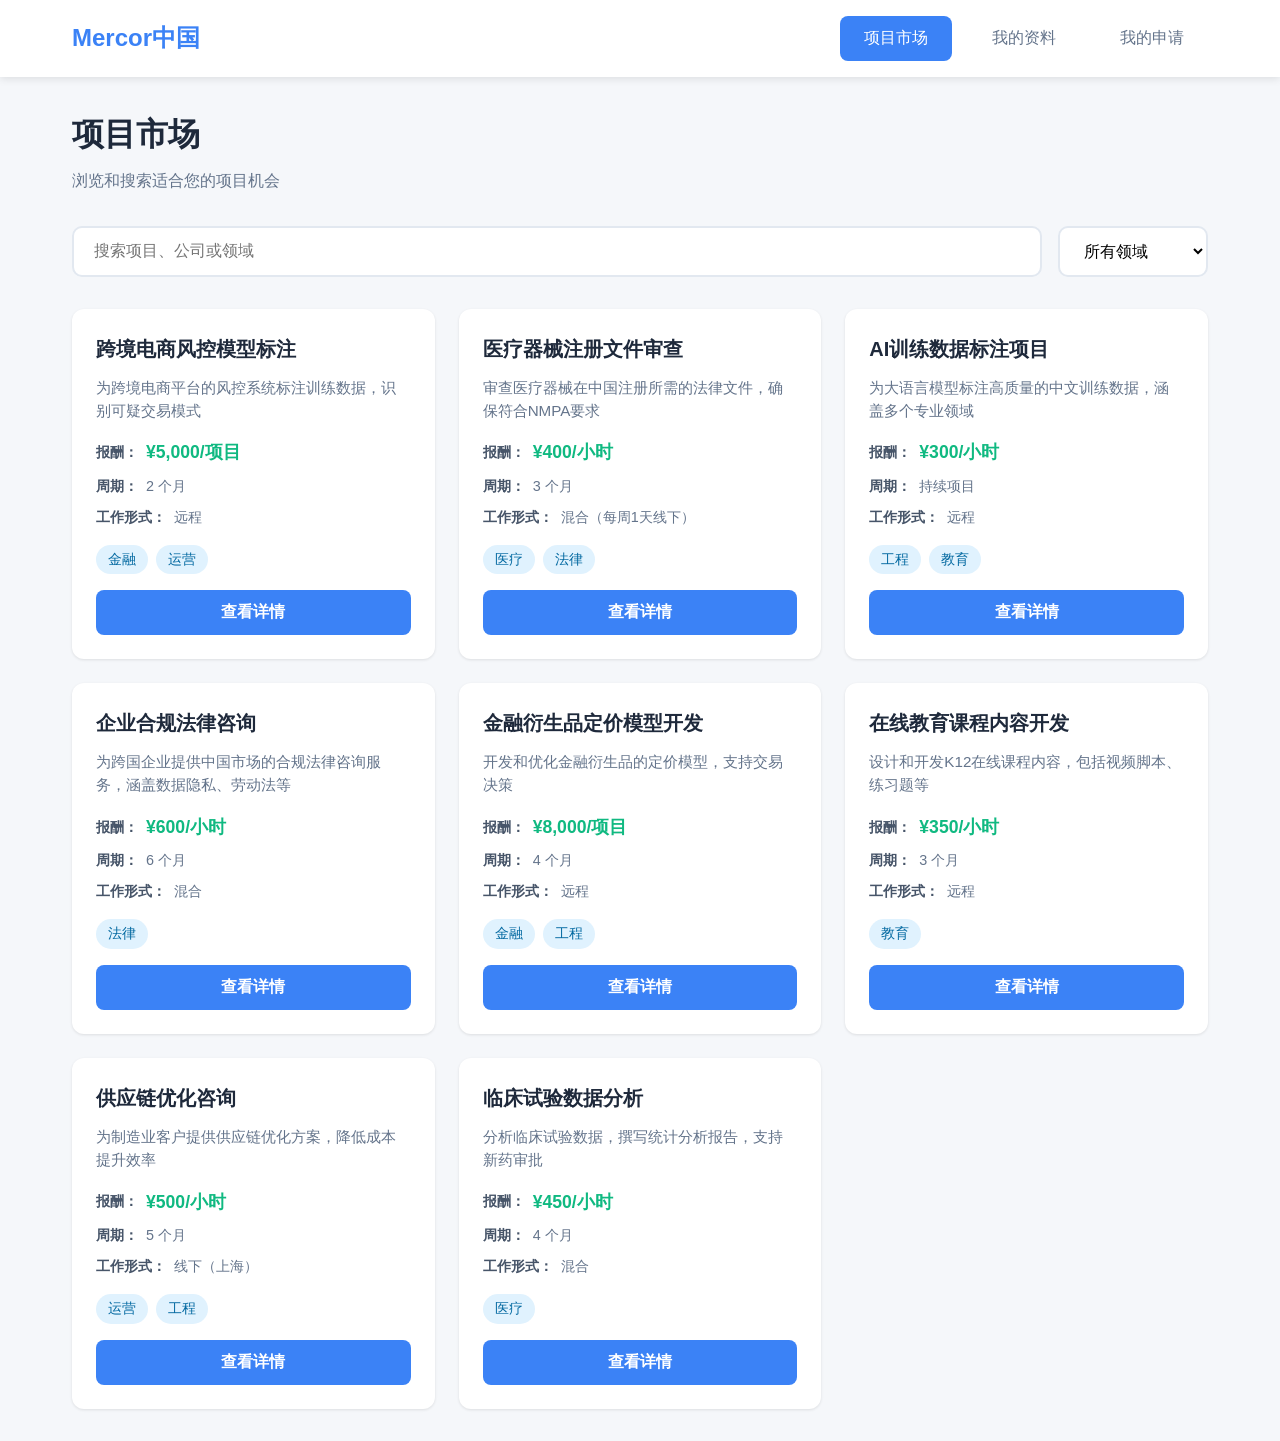
==== index.html @ 38a6a707 "Add Chinese talent marketplace prototype (front-end only) Created a static single-page application f" ====
<!DOCTYPE html>
<html lang="zh-CN">
<head>
    <meta charset="UTF-8">
    <meta name="viewport" content="width=device-width, initial-scale=1.0">
    <title>中国人才市场 - Mercor China</title>
    <link rel="stylesheet" href="styles.css">
</head>
<body>
    <!-- Top Navigation Bar -->
    <nav class="navbar">
        <div class="nav-container">
            <div class="nav-brand">Mercor中国</div>
            <div class="nav-links">
                <button class="nav-btn active" data-view="marketplace">项目市场</button>
                <button class="nav-btn" data-view="profile">我的资料</button>
                <button class="nav-btn" data-view="applications">我的申请</button>
            </div>
        </div>
    </nav>

    <!-- Success Message Banner -->
    <div id="successBanner" class="success-banner hidden">
        资料已更新（仅前端示例）
    </div>

    <!-- Main Content Container -->
    <main class="main-container">

        <!-- VIEW 1: Project Marketplace -->
        <section id="marketplace" class="view-section active">
            <div class="section-header">
                <h1>项目市场</h1>
                <p class="subtitle">浏览和搜索适合您的项目机会</p>
            </div>

            <!-- Search and Filter Bar -->
            <div class="search-filter-bar">
                <input
                    type="text"
                    id="searchInput"
                    class="search-input"
                    placeholder="搜索项目、公司或领域"
                >
                <select id="domainFilter" class="filter-select">
                    <option value="">所有领域</option>
                    <option value="法律">法律</option>
                    <option value="金融">金融</option>
                    <option value="医疗">医疗</option>
                    <option value="工程">工程</option>
                    <option value="教育">教育</option>
                    <option value="运营">运营</option>
                </select>
            </div>

            <!-- Project Cards Grid -->
            <div id="projectsGrid" class="projects-grid">
                <!-- Projects will be dynamically inserted here by JavaScript -->
            </div>
        </section>

        <!-- VIEW 2: Candidate Profile -->
        <section id="profile" class="view-section">
            <div class="section-header">
                <h1>我的资料</h1>
                <p class="subtitle">完善您的个人信息以获得更多项目机会</p>
            </div>

            <div class="profile-container">
                <!-- Left Column: Personal Info -->
                <div class="profile-left">
                    <div class="form-card">
                        <h2>基本信息</h2>

                        <div class="form-group">
                            <label for="nameInput">姓名</label>
                            <input type="text" id="nameInput" value="罗杰" class="form-input">
                        </div>

                        <div class="form-group">
                            <label for="emailInput">邮箱</label>
                            <input type="email" id="emailInput" value="luojie@example.com" class="form-input">
                        </div>

                        <div class="form-group">
                            <label for="wechatInput">微信号</label>
                            <input type="text" id="wechatInput" value="luojie_2024" class="form-input">
                        </div>

                        <div class="form-group">
                            <label for="cityInput">所在城市</label>
                            <input type="text" id="cityInput" value="上海" class="form-input">
                        </div>

                        <div class="form-group">
                            <label>领域标签</label>
                            <div class="domain-chips">
                                <label class="chip-label">
                                    <input type="checkbox" value="法律" checked>
                                    <span class="chip">法律</span>
                                </label>
                                <label class="chip-label">
                                    <input type="checkbox" value="金融" checked>
                                    <span class="chip">金融</span>
                                </label>
                                <label class="chip-label">
                                    <input type="checkbox" value="医疗">
                                    <span class="chip">医疗</span>
                                </label>
                                <label class="chip-label">
                                    <input type="checkbox" value="工程">
                                    <span class="chip">工程</span>
                                </label>
                                <label class="chip-label">
                                    <input type="checkbox" value="教育">
                                    <span class="chip">教育</span>
                                </label>
                                <label class="chip-label">
                                    <input type="checkbox" value="运营">
                                    <span class="chip">运营</span>
                                </label>
                            </div>
                        </div>

                        <div class="form-group">
                            <label for="bioInput">自我介绍</label>
                            <textarea id="bioInput" class="form-textarea" rows="6">我是一名资深的金融和法律领域专家，拥有8年的跨境投资和合规审查经验。精通中英文，熟悉中美两国的法律法规体系。</textarea>
                        </div>

                        <button id="saveProfileBtn" class="btn-primary">保存资料</button>
                    </div>
                </div>

                <!-- Right Column: Documents -->
                <div class="profile-right">
                    <div class="form-card">
                        <h2>简历与文档</h2>

                        <div class="upload-section">
                            <label for="resumeUpload" class="upload-label">
                                <div class="upload-box">
                                    <svg class="upload-icon" fill="none" stroke="currentColor" viewBox="0 0 24 24">
                                        <path stroke-linecap="round" stroke-linejoin="round" stroke-width="2" d="M7 16a4 4 0 01-.88-7.903A5 5 0 1115.9 6L16 6a5 5 0 011 9.9M15 13l-3-3m0 0l-3 3m3-3v12"></path>
                                    </svg>
                                    <span class="upload-text">上传简历（PDF）</span>
                                    <input type="file" id="resumeUpload" accept=".pdf" class="upload-input">
                                </div>
                            </label>

                            <div id="uploadedFiles" class="uploaded-files">
                                <!-- Uploaded files will appear here -->
                            </div>
                        </div>

                        <div class="profile-preview">
                            <h3>资料预览</h3>
                            <div class="preview-item">
                                <strong>姓名：</strong><span id="previewName">罗杰</span>
                            </div>
                            <div class="preview-item">
                                <strong>邮箱：</strong><span id="previewEmail">luojie@example.com</span>
                            </div>
                            <div class="preview-item">
                                <strong>城市：</strong><span id="previewCity">上海</span>
                            </div>
                            <div class="preview-item">
                                <strong>领域：</strong><span id="previewDomains">法律, 金融</span>
                            </div>
                        </div>
                    </div>
                </div>
            </div>
        </section>

        <!-- VIEW 3: Application Tracker -->
        <section id="applications" class="view-section">
            <div class="section-header">
                <h1>我的申请</h1>
                <p class="subtitle">跟踪您的项目申请状态</p>
            </div>

            <div class="applications-container">
                <div class="application-card">
                    <div class="app-header">
                        <h3>跨境电商风控模型标注</h3>
                        <span class="status-badge status-pending">审核中</span>
                    </div>
                    <div class="app-details">
                        <div class="app-detail-item">
                            <span class="detail-label">申请时间：</span>
                            <span>2024-01-15</span>
                        </div>
                        <div class="app-detail-item">
                            <span class="detail-label">报酬：</span>
                            <span>¥5,000/项目</span>
                        </div>
                        <div class="app-detail-item">
                            <span class="detail-label">领域：</span>
                            <span class="domain-tag">金融</span>
                        </div>
                    </div>
                </div>

                <div class="application-card">
                    <div class="app-header">
                        <h3>医疗器械注册文件审查</h3>
                        <span class="status-badge status-interviewing">面试阶段</span>
                    </div>
                    <div class="app-details">
                        <div class="app-detail-item">
                            <span class="detail-label">申请时间：</span>
                            <span>2024-01-10</span>
                        </div>
                        <div class="app-detail-item">
                            <span class="detail-label">报酬：</span>
                            <span>¥400/小时</span>
                        </div>
                        <div class="app-detail-item">
                            <span class="detail-label">领域：</span>
                            <span class="domain-tag">医疗</span>
                            <span class="domain-tag">法律</span>
                        </div>
                        <div class="app-detail-item">
                            <span class="detail-label">面试时间：</span>
                            <span>2024-01-25 14:00</span>
                        </div>
                    </div>
                </div>

                <div class="application-card">
                    <div class="app-header">
                        <h3>AI训练数据标注项目</h3>
                        <span class="status-badge status-accepted">已接受</span>
                    </div>
                    <div class="app-details">
                        <div class="app-detail-item">
                            <span class="detail-label">申请时间：</span>
                            <span>2024-01-05</span>
                        </div>
                        <div class="app-detail-item">
                            <span class="detail-label">报酬：</span>
                            <span>¥300/小时</span>
                        </div>
                        <div class="app-detail-item">
                            <span class="detail-label">领域：</span>
                            <span class="domain-tag">工程</span>
                        </div>
                        <div class="app-detail-item">
                            <span class="detail-label">开始时间：</span>
                            <span>2024-02-01</span>
                        </div>
                    </div>
                </div>

                <div class="application-card">
                    <div class="app-header">
                        <h3>教育课程内容开发</h3>
                        <span class="status-badge status-rejected">未通过</span>
                    </div>
                    <div class="app-details">
                        <div class="app-detail-item">
                            <span class="detail-label">申请时间：</span>
                            <span>2023-12-28</span>
                        </div>
                        <div class="app-detail-item">
                            <span class="detail-label">报酬：</span>
                            <span>¥8,000/项目</span>
                        </div>
                        <div class="app-detail-item">
                            <span class="detail-label">领域：</span>
                            <span class="domain-tag">教育</span>
                        </div>
                    </div>
                </div>
            </div>
        </section>
    </main>

    <!-- Project Detail Modal -->
    <div id="projectModal" class="modal hidden">
        <div class="modal-overlay"></div>
        <div class="modal-content">
            <button class="modal-close" id="closeModal">&times;</button>
            <div id="modalBody">
                <!-- Modal content will be dynamically inserted -->
            </div>
        </div>
    </div>

    <script src="script.js"></script>
</body>
</html>
---- styles.css ----
/* Reset and Base Styles */
* {
    margin: 0;
    padding: 0;
    box-sizing: border-box;
}

body {
    font-family: -apple-system, BlinkMacSystemFont, 'Segoe UI', 'PingFang SC', 'Hiragino Sans GB', 'Microsoft YaHei', sans-serif;
    background: #f5f7fa;
    color: #2c3e50;
    line-height: 1.6;
}

/* Navigation Bar */
.navbar {
    background: #ffffff;
    box-shadow: 0 2px 8px rgba(0, 0, 0, 0.1);
    position: sticky;
    top: 0;
    z-index: 1000;
}

.nav-container {
    max-width: 1200px;
    margin: 0 auto;
    padding: 1rem 2rem;
    display: flex;
    justify-content: space-between;
    align-items: center;
}

.nav-brand {
    font-size: 1.5rem;
    font-weight: 700;
    color: #3b82f6;
}

.nav-links {
    display: flex;
    gap: 1rem;
}

.nav-btn {
    background: none;
    border: none;
    padding: 0.75rem 1.5rem;
    font-size: 1rem;
    color: #64748b;
    cursor: pointer;
    border-radius: 8px;
    transition: all 0.3s ease;
    font-weight: 500;
}

.nav-btn:hover {
    background: #f1f5f9;
    color: #3b82f6;
}

.nav-btn.active {
    background: #3b82f6;
    color: white;
}

/* Success Banner */
.success-banner {
    background: #10b981;
    color: white;
    padding: 1rem;
    text-align: center;
    font-weight: 500;
    animation: slideDown 0.3s ease;
}

.success-banner.hidden {
    display: none;
}

@keyframes slideDown {
    from {
        transform: translateY(-100%);
    }
    to {
        transform: translateY(0);
    }
}

/* Main Container */
.main-container {
    max-width: 1200px;
    margin: 0 auto;
    padding: 2rem;
}

/* View Sections */
.view-section {
    display: none;
    animation: fadeIn 0.3s ease;
}

.view-section.active {
    display: block;
}

@keyframes fadeIn {
    from {
        opacity: 0;
        transform: translateY(10px);
    }
    to {
        opacity: 1;
        transform: translateY(0);
    }
}

.section-header {
    margin-bottom: 2rem;
}

.section-header h1 {
    font-size: 2rem;
    color: #1e293b;
    margin-bottom: 0.5rem;
}

.subtitle {
    color: #64748b;
    font-size: 1rem;
}

/* Search and Filter Bar */
.search-filter-bar {
    display: flex;
    gap: 1rem;
    margin-bottom: 2rem;
}

.search-input {
    flex: 1;
    padding: 0.875rem 1.25rem;
    border: 2px solid #e2e8f0;
    border-radius: 10px;
    font-size: 1rem;
    transition: border-color 0.3s ease;
}

.search-input:focus {
    outline: none;
    border-color: #3b82f6;
}

.filter-select {
    padding: 0.875rem 1.25rem;
    border: 2px solid #e2e8f0;
    border-radius: 10px;
    font-size: 1rem;
    background: white;
    cursor: pointer;
    min-width: 150px;
}

.filter-select:focus {
    outline: none;
    border-color: #3b82f6;
}

/* Projects Grid */
.projects-grid {
    display: grid;
    grid-template-columns: repeat(auto-fill, minmax(350px, 1fr));
    gap: 1.5rem;
}

.project-card {
    background: white;
    border-radius: 12px;
    padding: 1.5rem;
    box-shadow: 0 1px 3px rgba(0, 0, 0, 0.1);
    transition: all 0.3s ease;
    cursor: pointer;
}

.project-card:hover {
    box-shadow: 0 4px 12px rgba(0, 0, 0, 0.15);
    transform: translateY(-2px);
}

.project-card h3 {
    font-size: 1.25rem;
    color: #1e293b;
    margin-bottom: 0.75rem;
}

.project-description {
    color: #64748b;
    font-size: 0.95rem;
    margin-bottom: 1rem;
    line-height: 1.5;
}

.project-meta {
    display: flex;
    flex-direction: column;
    gap: 0.5rem;
    margin-bottom: 1rem;
}

.meta-item {
    display: flex;
    align-items: center;
    gap: 0.5rem;
    font-size: 0.9rem;
    color: #64748b;
}

.meta-label {
    font-weight: 600;
    color: #475569;
}

.project-pay {
    color: #10b981;
    font-weight: 700;
    font-size: 1.1rem;
}

.project-domains {
    display: flex;
    flex-wrap: wrap;
    gap: 0.5rem;
    margin-bottom: 1rem;
}

.domain-tag {
    background: #e0f2fe;
    color: #0369a1;
    padding: 0.25rem 0.75rem;
    border-radius: 20px;
    font-size: 0.85rem;
    font-weight: 500;
}

.btn-details {
    width: 100%;
    padding: 0.75rem;
    background: #3b82f6;
    color: white;
    border: none;
    border-radius: 8px;
    font-size: 1rem;
    font-weight: 600;
    cursor: pointer;
    transition: background 0.3s ease;
}

.btn-details:hover {
    background: #2563eb;
}

/* Modal */
.modal {
    position: fixed;
    top: 0;
    left: 0;
    width: 100%;
    height: 100%;
    z-index: 2000;
    display: flex;
    align-items: center;
    justify-content: center;
}

.modal.hidden {
    display: none;
}

.modal-overlay {
    position: absolute;
    top: 0;
    left: 0;
    width: 100%;
    height: 100%;
    background: rgba(0, 0, 0, 0.5);
}

.modal-content {
    position: relative;
    background: white;
    border-radius: 16px;
    padding: 2rem;
    max-width: 700px;
    width: 90%;
    max-height: 85vh;
    overflow-y: auto;
    box-shadow: 0 20px 50px rgba(0, 0, 0, 0.3);
    z-index: 2001;
}

.modal-close {
    position: absolute;
    top: 1rem;
    right: 1rem;
    background: none;
    border: none;
    font-size: 2rem;
    color: #64748b;
    cursor: pointer;
    width: 40px;
    height: 40px;
    display: flex;
    align-items: center;
    justify-content: center;
    border-radius: 50%;
    transition: all 0.3s ease;
}

.modal-close:hover {
    background: #f1f5f9;
    color: #1e293b;
}

.modal-header {
    margin-bottom: 1.5rem;
}

.modal-header h2 {
    font-size: 1.75rem;
    color: #1e293b;
    margin-bottom: 0.5rem;
}

.modal-section {
    margin-bottom: 1.5rem;
}

.modal-section h3 {
    font-size: 1.1rem;
    color: #475569;
    margin-bottom: 0.75rem;
    font-weight: 600;
}

.modal-section p {
    color: #64748b;
    line-height: 1.6;
}

.modal-section ul {
    list-style: none;
    padding: 0;
}

.modal-section li {
    padding: 0.5rem 0;
    color: #64748b;
    position: relative;
    padding-left: 1.5rem;
}

.modal-section li:before {
    content: "•";
    position: absolute;
    left: 0;
    color: #3b82f6;
    font-weight: bold;
    font-size: 1.2rem;
}

.btn-apply {
    width: 100%;
    padding: 1rem;
    background: #10b981;
    color: white;
    border: none;
    border-radius: 10px;
    font-size: 1.1rem;
    font-weight: 700;
    cursor: pointer;
    transition: background 0.3s ease;
    margin-top: 1rem;
}

.btn-apply:hover {
    background: #059669;
}

/* Profile Container */
.profile-container {
    display: grid;
    grid-template-columns: 1fr 1fr;
    gap: 2rem;
}

.form-card {
    background: white;
    border-radius: 12px;
    padding: 2rem;
    box-shadow: 0 1px 3px rgba(0, 0, 0, 0.1);
}

.form-card h2 {
    font-size: 1.5rem;
    color: #1e293b;
    margin-bottom: 1.5rem;
}

.form-card h3 {
    font-size: 1.2rem;
    color: #1e293b;
    margin-bottom: 1rem;
}

.form-group {
    margin-bottom: 1.5rem;
}

.form-group label {
    display: block;
    margin-bottom: 0.5rem;
    font-weight: 600;
    color: #475569;
}

.form-input,
.form-textarea {
    width: 100%;
    padding: 0.875rem;
    border: 2px solid #e2e8f0;
    border-radius: 8px;
    font-size: 1rem;
    transition: border-color 0.3s ease;
    font-family: inherit;
}

.form-input:focus,
.form-textarea:focus {
    outline: none;
    border-color: #3b82f6;
}

.form-textarea {
    resize: vertical;
}

/* Domain Chips */
.domain-chips {
    display: flex;
    flex-wrap: wrap;
    gap: 0.75rem;
}

.chip-label {
    cursor: pointer;
}

.chip-label input[type="checkbox"] {
    display: none;
}

.chip {
    display: inline-block;
    padding: 0.5rem 1rem;
    background: #f1f5f9;
    color: #64748b;
    border-radius: 20px;
    font-size: 0.9rem;
    font-weight: 500;
    transition: all 0.3s ease;
}

.chip-label input[type="checkbox"]:checked + .chip {
    background: #3b82f6;
    color: white;
}

.chip:hover {
    transform: translateY(-2px);
    box-shadow: 0 2px 6px rgba(0, 0, 0, 0.1);
}

/* Buttons */
.btn-primary {
    width: 100%;
    padding: 1rem;
    background: #3b82f6;
    color: white;
    border: none;
    border-radius: 10px;
    font-size: 1.1rem;
    font-weight: 600;
    cursor: pointer;
    transition: background 0.3s ease;
}

.btn-primary:hover {
    background: #2563eb;
}

/* Upload Section */
.upload-section {
    margin-bottom: 2rem;
}

.upload-label {
    display: block;
    cursor: pointer;
}

.upload-box {
    border: 2px dashed #cbd5e1;
    border-radius: 12px;
    padding: 2rem;
    text-align: center;
    transition: all 0.3s ease;
}

.upload-box:hover {
    border-color: #3b82f6;
    background: #f8fafc;
}

.upload-icon {
    width: 48px;
    height: 48px;
    color: #94a3b8;
    margin: 0 auto 1rem;
}

.upload-text {
    display: block;
    color: #64748b;
    font-weight: 500;
}

.upload-input {
    display: none;
}

.uploaded-files {
    margin-top: 1rem;
}

.file-item {
    background: #f1f5f9;
    padding: 0.75rem 1rem;
    border-radius: 8px;
    margin-bottom: 0.5rem;
    display: flex;
    justify-content: space-between;
    align-items: center;
}

.file-name {
    color: #475569;
    font-weight: 500;
}

.file-badge {
    background: #10b981;
    color: white;
    padding: 0.25rem 0.75rem;
    border-radius: 12px;
    font-size: 0.8rem;
}

/* Profile Preview */
.profile-preview {
    background: #f8fafc;
    padding: 1.5rem;
    border-radius: 10px;
    margin-top: 1.5rem;
}

.preview-item {
    padding: 0.5rem 0;
    border-bottom: 1px solid #e2e8f0;
}

.preview-item:last-child {
    border-bottom: none;
}

.preview-item strong {
    color: #475569;
    margin-right: 0.5rem;
}

.preview-item span {
    color: #64748b;
}

/* Applications Container */
.applications-container {
    display: flex;
    flex-direction: column;
    gap: 1.5rem;
}

.application-card {
    background: white;
    border-radius: 12px;
    padding: 1.5rem;
    box-shadow: 0 1px 3px rgba(0, 0, 0, 0.1);
    transition: box-shadow 0.3s ease;
}

.application-card:hover {
    box-shadow: 0 4px 12px rgba(0, 0, 0, 0.1);
}

.app-header {
    display: flex;
    justify-content: space-between;
    align-items: flex-start;
    margin-bottom: 1rem;
}

.app-header h3 {
    font-size: 1.25rem;
    color: #1e293b;
    flex: 1;
}

.status-badge {
    padding: 0.4rem 1rem;
    border-radius: 20px;
    font-size: 0.85rem;
    font-weight: 600;
    white-space: nowrap;
}

.status-pending {
    background: #fef3c7;
    color: #92400e;
}

.status-interviewing {
    background: #dbeafe;
    color: #1e40af;
}

.status-accepted {
    background: #d1fae5;
    color: #065f46;
}

.status-rejected {
    background: #fee2e2;
    color: #991b1b;
}

.app-details {
    display: flex;
    flex-direction: column;
    gap: 0.75rem;
}

.app-detail-item {
    display: flex;
    align-items: center;
    font-size: 0.95rem;
}

.detail-label {
    font-weight: 600;
    color: #475569;
    min-width: 100px;
}

.app-detail-item span {
    color: #64748b;
}

.app-detail-item .domain-tag {
    margin-right: 0.5rem;
}

/* Responsive Design */
@media (max-width: 768px) {
    .nav-container {
        flex-direction: column;
        gap: 1rem;
    }

    .nav-links {
        width: 100%;
        justify-content: center;
    }

    .nav-btn {
        padding: 0.5rem 1rem;
        font-size: 0.9rem;
    }

    .main-container {
        padding: 1rem;
    }

    .search-filter-bar {
        flex-direction: column;
    }

    .projects-grid {
        grid-template-columns: 1fr;
    }

    .profile-container {
        grid-template-columns: 1fr;
    }

    .modal-content {
        width: 95%;
        padding: 1.5rem;
    }

    .app-header {
        flex-direction: column;
        gap: 0.75rem;
    }
}

/* Scrollbar Styling */
::-webkit-scrollbar {
    width: 10px;
}

::-webkit-scrollbar-track {
    background: #f1f5f9;
}

::-webkit-scrollbar-thumb {
    background: #cbd5e1;
    border-radius: 5px;
}

::-webkit-scrollbar-thumb:hover {
    background: #94a3b8;
}
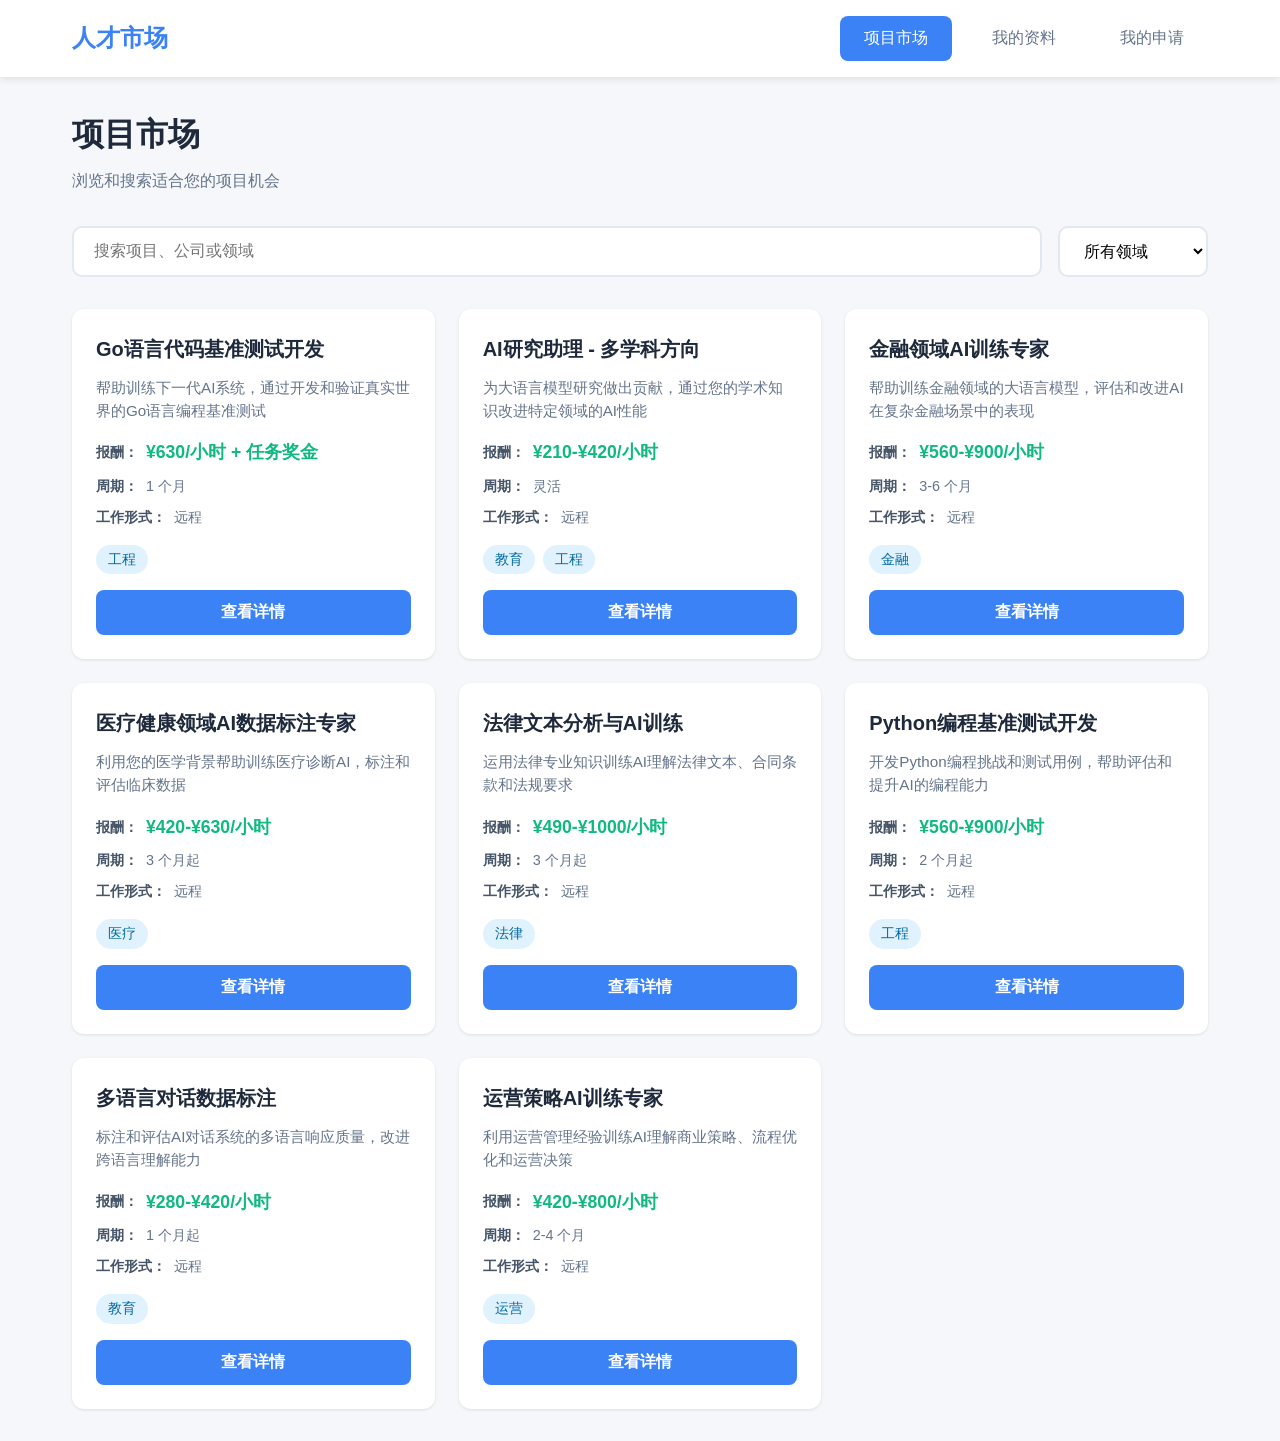
==== commit f457de6f: "Remove branding and add detailed AI project descriptions Changes: - Removed Mercor branding from nav" ====
--- a/index.html
+++ b/index.html
@@ -3,14 +3,14 @@
 <head>
     <meta charset="UTF-8">
     <meta name="viewport" content="width=device-width, initial-scale=1.0">
-    <title>中国人才市场 - Mercor China</title>
+    <title>中国人才市场</title>
     <link rel="stylesheet" href="styles.css">
 </head>
 <body>
     <!-- Top Navigation Bar -->
     <nav class="navbar">
         <div class="nav-container">
-            <div class="nav-brand">Mercor中国</div>
+            <div class="nav-brand">人才市场</div>
             <div class="nav-links">
                 <button class="nav-btn active" data-view="marketplace">项目市场</button>
                 <button class="nav-btn" data-view="profile">我的资料</button>
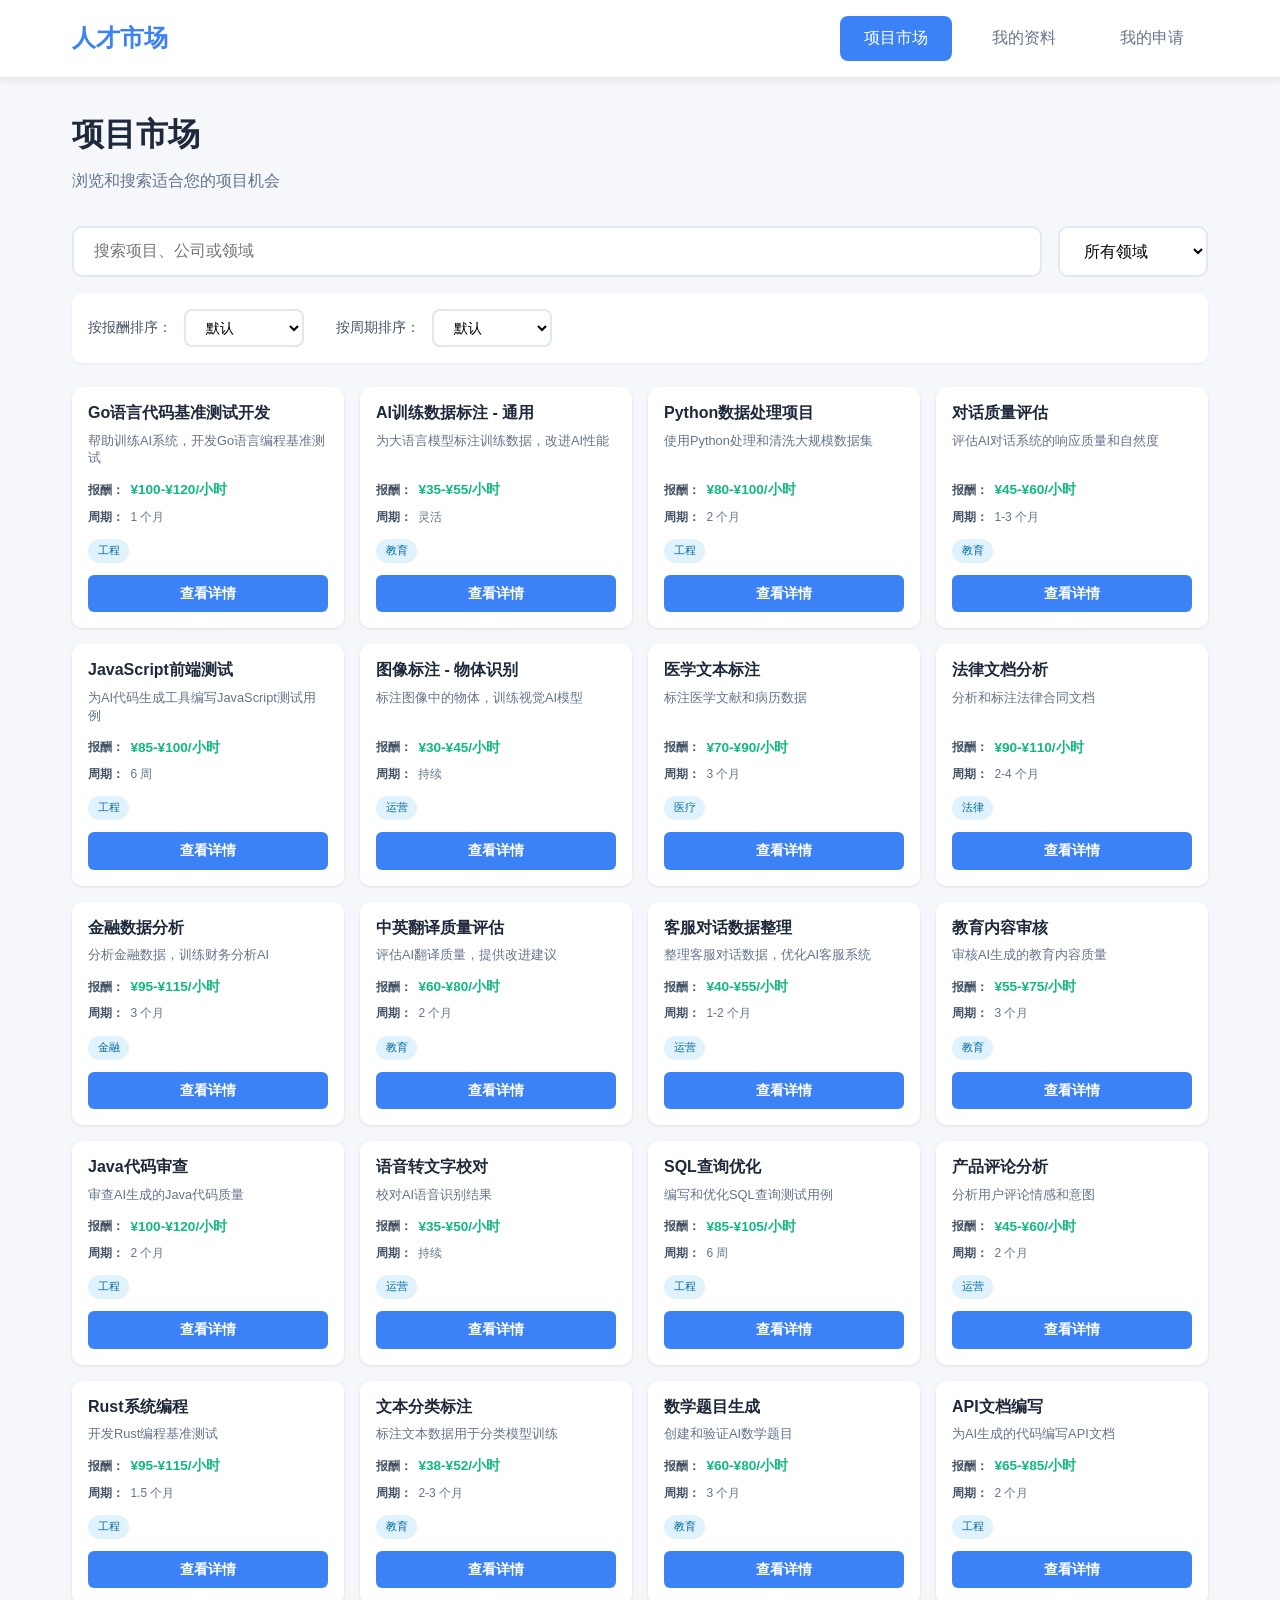
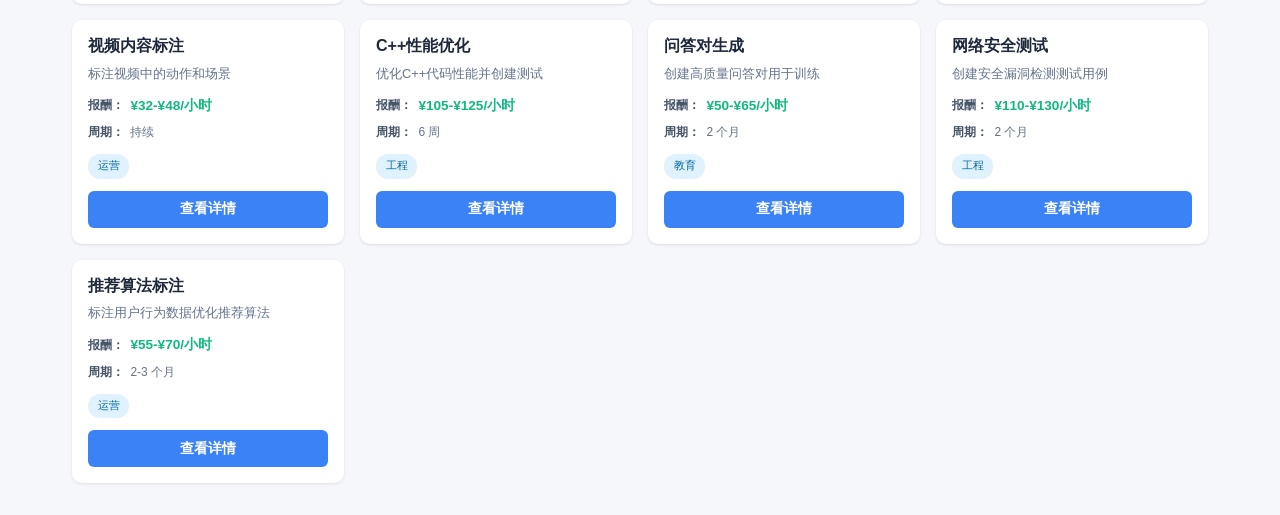
==== commit 00209b44: "Adjust pricing, expand to 25 projects, add sorting Major updates: - Reduced all prices to Chinese wa" ====
--- a/index.html
+++ b/index.html
@@ -53,6 +53,26 @@
                 </select>
             </div>
 
+            <!-- Sorting Bar -->
+            <div class="sorting-bar">
+                <div class="sort-group">
+                    <label for="sortByPay">按报酬排序：</label>
+                    <select id="sortByPay" class="sort-select">
+                        <option value="">默认</option>
+                        <option value="high">高到低</option>
+                        <option value="low">低到高</option>
+                    </select>
+                </div>
+                <div class="sort-group">
+                    <label for="sortByDuration">按周期排序：</label>
+                    <select id="sortByDuration" class="sort-select">
+                        <option value="">默认</option>
+                        <option value="short">短到长</option>
+                        <option value="long">长到短</option>
+                    </select>
+                </div>
+            </div>
+
             <!-- Project Cards Grid -->
             <div id="projectsGrid" class="projects-grid">
                 <!-- Projects will be dynamically inserted here by JavaScript -->
--- a/styles.css
+++ b/styles.css
@@ -133,7 +133,7 @@
 .search-filter-bar {
     display: flex;
     gap: 1rem;
-    margin-bottom: 2rem;
+    margin-bottom: 1rem;
 }
 
 .search-input {
@@ -165,20 +165,61 @@
     border-color: #3b82f6;
 }
 
+/* Sorting Bar */
+.sorting-bar {
+    display: flex;
+    gap: 2rem;
+    margin-bottom: 1.5rem;
+    padding: 1rem;
+    background: white;
+    border-radius: 10px;
+    box-shadow: 0 1px 3px rgba(0, 0, 0, 0.05);
+}
+
+.sort-group {
+    display: flex;
+    align-items: center;
+    gap: 0.75rem;
+}
+
+.sort-group label {
+    font-size: 0.9rem;
+    color: #475569;
+    font-weight: 500;
+    white-space: nowrap;
+}
+
+.sort-select {
+    padding: 0.5rem 1rem;
+    border: 2px solid #e2e8f0;
+    border-radius: 8px;
+    font-size: 0.9rem;
+    background: white;
+    cursor: pointer;
+    min-width: 120px;
+}
+
+.sort-select:focus {
+    outline: none;
+    border-color: #3b82f6;
+}
+
 /* Projects Grid */
 .projects-grid {
     display: grid;
-    grid-template-columns: repeat(auto-fill, minmax(350px, 1fr));
-    gap: 1.5rem;
+    grid-template-columns: repeat(5, 1fr);
+    gap: 1rem;
 }
 
 .project-card {
     background: white;
-    border-radius: 12px;
-    padding: 1.5rem;
+    border-radius: 10px;
+    padding: 1rem;
     box-shadow: 0 1px 3px rgba(0, 0, 0, 0.1);
     transition: all 0.3s ease;
     cursor: pointer;
+    display: flex;
+    flex-direction: column;
 }
 
 .project-card:hover {
@@ -187,68 +228,71 @@
 }
 
 .project-card h3 {
-    font-size: 1.25rem;
+    font-size: 1rem;
     color: #1e293b;
+    margin-bottom: 0.5rem;
+    line-height: 1.3;
+}
+
+.project-description {
+    color: #64748b;
+    font-size: 0.8rem;
     margin-bottom: 0.75rem;
-}
-
-.project-description {
-    color: #64748b;
-    font-size: 0.95rem;
-    margin-bottom: 1rem;
-    line-height: 1.5;
+    line-height: 1.4;
+    flex-grow: 1;
 }
 
 .project-meta {
     display: flex;
     flex-direction: column;
-    gap: 0.5rem;
-    margin-bottom: 1rem;
+    gap: 0.4rem;
+    margin-bottom: 0.75rem;
 }
 
 .meta-item {
     display: flex;
     align-items: center;
-    gap: 0.5rem;
-    font-size: 0.9rem;
+    gap: 0.4rem;
+    font-size: 0.75rem;
     color: #64748b;
 }
 
 .meta-label {
     font-weight: 600;
     color: #475569;
+    font-size: 0.75rem;
 }
 
 .project-pay {
     color: #10b981;
     font-weight: 700;
-    font-size: 1.1rem;
+    font-size: 0.85rem;
 }
 
 .project-domains {
     display: flex;
     flex-wrap: wrap;
-    gap: 0.5rem;
-    margin-bottom: 1rem;
+    gap: 0.4rem;
+    margin-bottom: 0.75rem;
 }
 
 .domain-tag {
     background: #e0f2fe;
     color: #0369a1;
-    padding: 0.25rem 0.75rem;
-    border-radius: 20px;
-    font-size: 0.85rem;
+    padding: 0.2rem 0.6rem;
+    border-radius: 12px;
+    font-size: 0.7rem;
     font-weight: 500;
 }
 
 .btn-details {
     width: 100%;
-    padding: 0.75rem;
+    padding: 0.6rem;
     background: #3b82f6;
     color: white;
     border: none;
-    border-radius: 8px;
-    font-size: 1rem;
+    border-radius: 6px;
+    font-size: 0.85rem;
     font-weight: 600;
     cursor: pointer;
     transition: background 0.3s ease;
@@ -677,6 +721,18 @@
 }
 
 /* Responsive Design */
+@media (max-width: 1400px) {
+    .projects-grid {
+        grid-template-columns: repeat(4, 1fr);
+    }
+}
+
+@media (max-width: 1100px) {
+    .projects-grid {
+        grid-template-columns: repeat(3, 1fr);
+    }
+}
+
 @media (max-width: 768px) {
     .nav-container {
         flex-direction: column;
@@ -701,8 +757,13 @@
         flex-direction: column;
     }
 
+    .sorting-bar {
+        flex-direction: column;
+        gap: 1rem;
+    }
+
     .projects-grid {
-        grid-template-columns: 1fr;
+        grid-template-columns: repeat(2, 1fr);
     }
 
     .profile-container {
@@ -720,6 +781,12 @@
     }
 }
 
+@media (max-width: 480px) {
+    .projects-grid {
+        grid-template-columns: 1fr;
+    }
+}
+
 /* Scrollbar Styling */
 ::-webkit-scrollbar {
     width: 10px;
